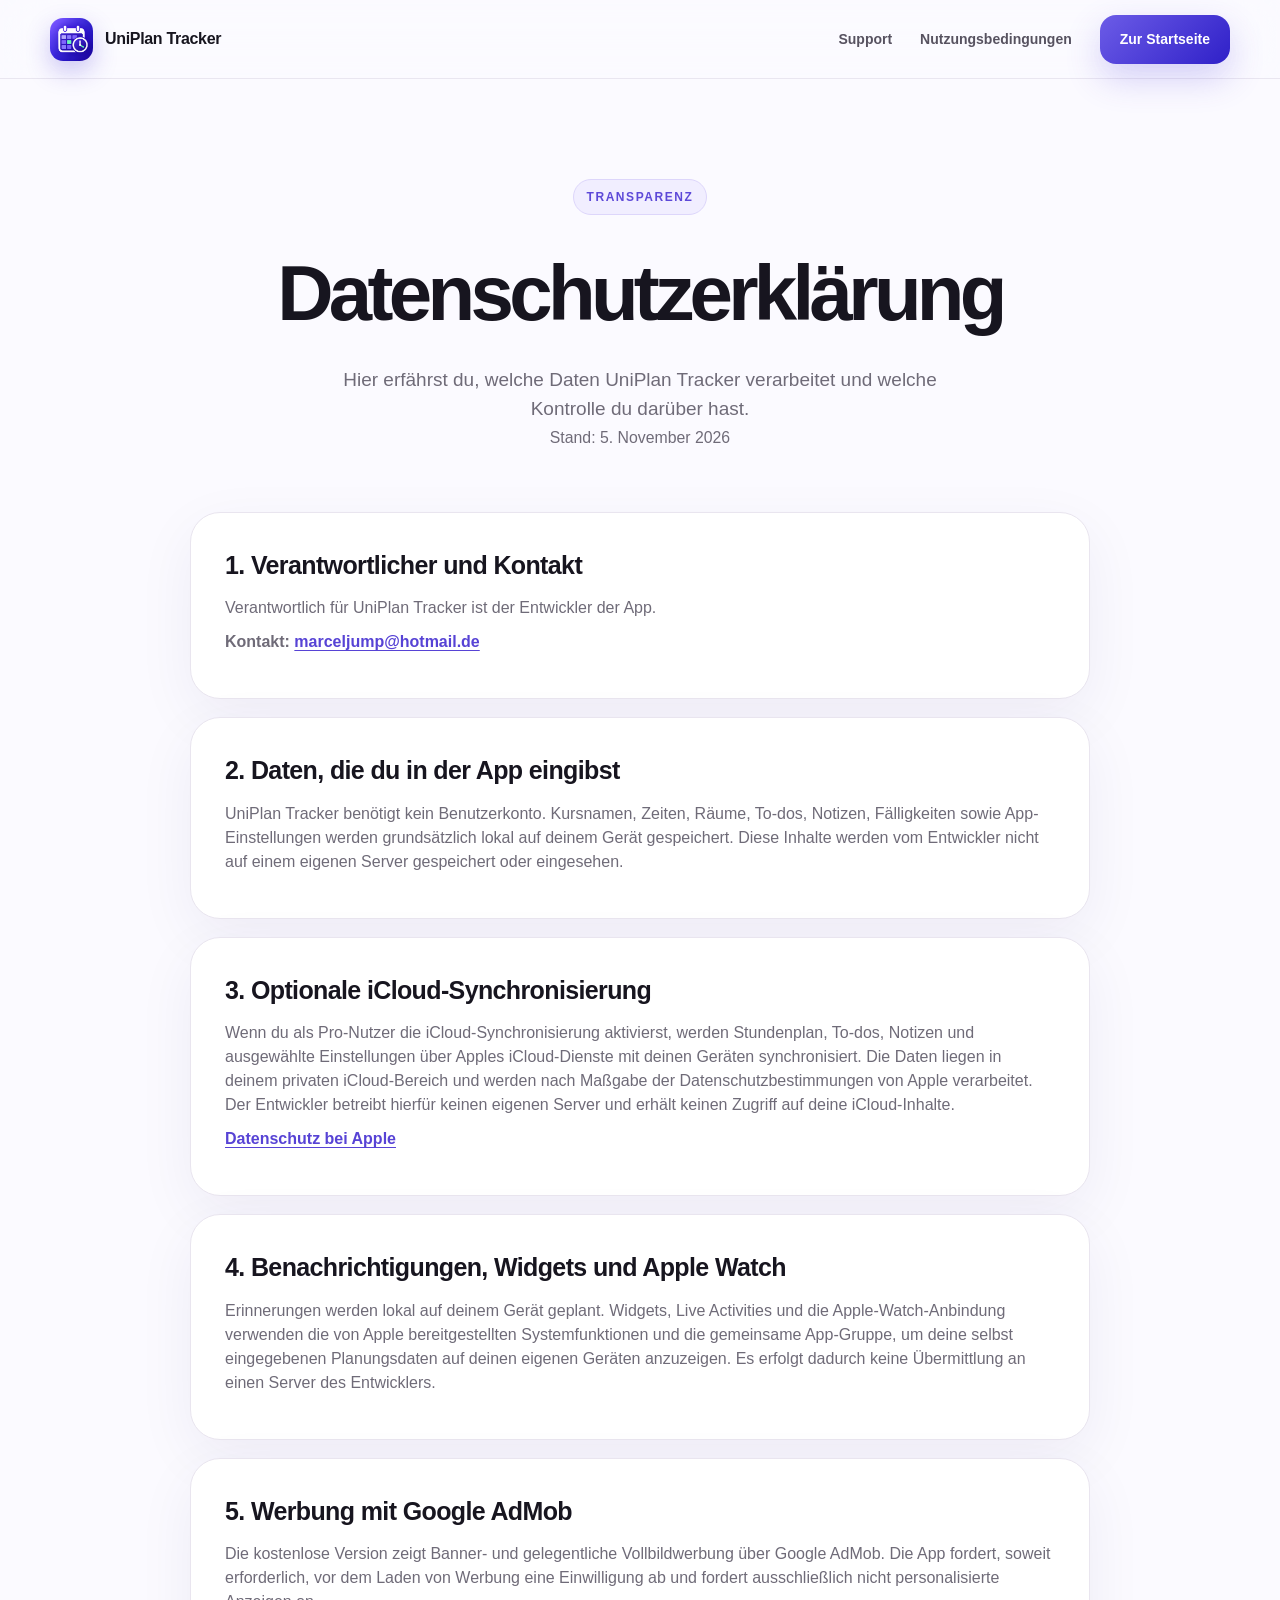
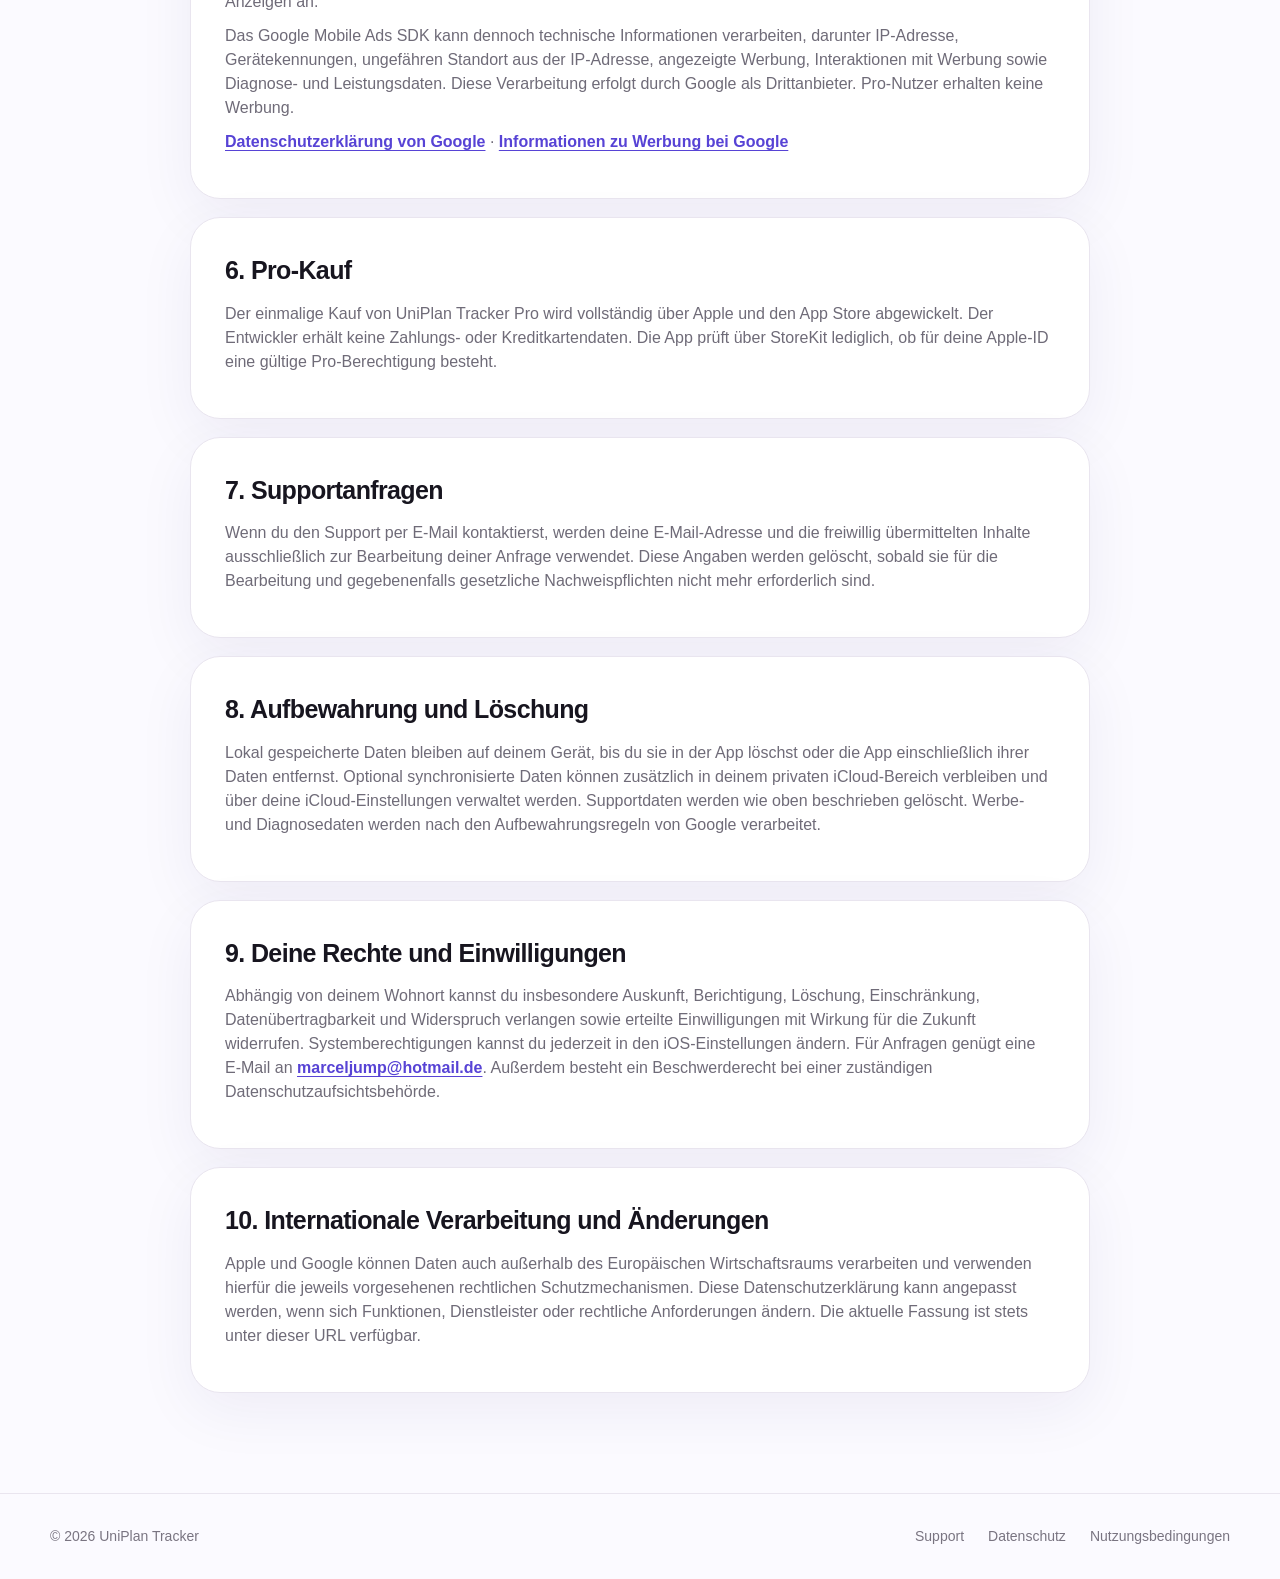
==== privacy/index.html @ 50d7b9d3 "Add privacy policy and terms" ====
<!doctype html><html lang="de"><head><meta charset="utf-8"><meta name="viewport" content="width=device-width,initial-scale=1"><meta name="description" content="Datenschutzerklärung für UniPlan Tracker."><title>Datenschutz – UniPlan Tracker</title><link rel="icon" href="../assets/app-icon.png"><link rel="stylesheet" href="../styles.css"></head><body>
<header class="nav"><div class="shell nav-inner"><a class="logo" href="../"><img src="../assets/app-icon.png" alt="UniPlan Tracker Icon"><span>UniPlan Tracker</span></a><nav class="nav-links" aria-label="Hauptnavigation"><a href="../support/">Support</a><a href="../terms/">Nutzungsbedingungen</a><a class="button" href="../">Zur Startseite</a></nav></div></header>
<main><section class="support-hero"><div class="shell"><span class="eyebrow">Transparenz</span><h1>Datenschutzerklärung</h1><p>Hier erfährst du, welche Daten UniPlan Tracker verarbeitet und welche Kontrolle du darüber hast.</p><p><small>Stand: 5. November 2026</small></p></div></section><section><div class="shell legal-page">
<article class="faq legal-card"><h2>1. Verantwortlicher und Kontakt</h2><p>Verantwortlich für UniPlan Tracker ist der Entwickler der App.</p><p><strong>Kontakt:</strong> <a class="text-link" href="mailto:marceljump@hotmail.de">marceljump@hotmail.de</a></p></article>
<article class="faq legal-card"><h2>2. Daten, die du in der App eingibst</h2><p>UniPlan Tracker benötigt kein Benutzerkonto. Kursnamen, Zeiten, Räume, To-dos, Notizen, Fälligkeiten sowie App-Einstellungen werden grundsätzlich lokal auf deinem Gerät gespeichert. Diese Inhalte werden vom Entwickler nicht auf einem eigenen Server gespeichert oder eingesehen.</p></article>
<article class="faq legal-card"><h2>3. Optionale iCloud-Synchronisierung</h2><p>Wenn du als Pro-Nutzer die iCloud-Synchronisierung aktivierst, werden Stundenplan, To-dos, Notizen und ausgewählte Einstellungen über Apples iCloud-Dienste mit deinen Geräten synchronisiert. Die Daten liegen in deinem privaten iCloud-Bereich und werden nach Maßgabe der Datenschutzbestimmungen von Apple verarbeitet. Der Entwickler betreibt hierfür keinen eigenen Server und erhält keinen Zugriff auf deine iCloud-Inhalte.</p><p><a class="text-link" href="https://www.apple.com/legal/privacy/de-ww/" rel="noopener noreferrer">Datenschutz bei Apple</a></p></article>
<article class="faq legal-card"><h2>4. Benachrichtigungen, Widgets und Apple Watch</h2><p>Erinnerungen werden lokal auf deinem Gerät geplant. Widgets, Live Activities und die Apple-Watch-Anbindung verwenden die von Apple bereitgestellten Systemfunktionen und die gemeinsame App-Gruppe, um deine selbst eingegebenen Planungsdaten auf deinen eigenen Geräten anzuzeigen. Es erfolgt dadurch keine Übermittlung an einen Server des Entwicklers.</p></article>
<article class="faq legal-card"><h2>5. Werbung mit Google AdMob</h2><p>Die kostenlose Version zeigt Banner- und gelegentliche Vollbildwerbung über Google AdMob. Die App fordert, soweit erforderlich, vor dem Laden von Werbung eine Einwilligung ab und fordert ausschließlich nicht personalisierte Anzeigen an.</p><p>Das Google Mobile Ads SDK kann dennoch technische Informationen verarbeiten, darunter IP-Adresse, Gerätekennungen, ungefähren Standort aus der IP-Adresse, angezeigte Werbung, Interaktionen mit Werbung sowie Diagnose- und Leistungsdaten. Diese Verarbeitung erfolgt durch Google als Drittanbieter. Pro-Nutzer erhalten keine Werbung.</p><p><a class="text-link" href="https://policies.google.com/privacy?hl=de" rel="noopener noreferrer">Datenschutzerklärung von Google</a> · <a class="text-link" href="https://policies.google.com/technologies/ads?hl=de" rel="noopener noreferrer">Informationen zu Werbung bei Google</a></p></article>
<article class="faq legal-card"><h2>6. Pro-Kauf</h2><p>Der einmalige Kauf von UniPlan Tracker Pro wird vollständig über Apple und den App Store abgewickelt. Der Entwickler erhält keine Zahlungs- oder Kreditkartendaten. Die App prüft über StoreKit lediglich, ob für deine Apple-ID eine gültige Pro-Berechtigung besteht.</p></article>
<article class="faq legal-card"><h2>7. Supportanfragen</h2><p>Wenn du den Support per E-Mail kontaktierst, werden deine E-Mail-Adresse und die freiwillig übermittelten Inhalte ausschließlich zur Bearbeitung deiner Anfrage verwendet. Diese Angaben werden gelöscht, sobald sie für die Bearbeitung und gegebenenfalls gesetzliche Nachweispflichten nicht mehr erforderlich sind.</p></article>
<article class="faq legal-card"><h2>8. Aufbewahrung und Löschung</h2><p>Lokal gespeicherte Daten bleiben auf deinem Gerät, bis du sie in der App löschst oder die App einschließlich ihrer Daten entfernst. Optional synchronisierte Daten können zusätzlich in deinem privaten iCloud-Bereich verbleiben und über deine iCloud-Einstellungen verwaltet werden. Supportdaten werden wie oben beschrieben gelöscht. Werbe- und Diagnosedaten werden nach den Aufbewahrungsregeln von Google verarbeitet.</p></article>
<article class="faq legal-card"><h2>9. Deine Rechte und Einwilligungen</h2><p>Abhängig von deinem Wohnort kannst du insbesondere Auskunft, Berichtigung, Löschung, Einschränkung, Datenübertragbarkeit und Widerspruch verlangen sowie erteilte Einwilligungen mit Wirkung für die Zukunft widerrufen. Systemberechtigungen kannst du jederzeit in den iOS-Einstellungen ändern. Für Anfragen genügt eine E-Mail an <a class="text-link" href="mailto:marceljump@hotmail.de">marceljump@hotmail.de</a>. Außerdem besteht ein Beschwerderecht bei einer zuständigen Datenschutzaufsichtsbehörde.</p></article>
<article class="faq legal-card"><h2>10. Internationale Verarbeitung und Änderungen</h2><p>Apple und Google können Daten auch außerhalb des Europäischen Wirtschaftsraums verarbeiten und verwenden hierfür die jeweils vorgesehenen rechtlichen Schutzmechanismen. Diese Datenschutzerklärung kann angepasst werden, wenn sich Funktionen, Dienstleister oder rechtliche Anforderungen ändern. Die aktuelle Fassung ist stets unter dieser URL verfügbar.</p></article>
</div></section></main>
<footer class="footer"><div class="shell footer-inner"><div>© 2026 UniPlan Tracker</div><div class="footer-links"><a href="../support/">Support</a><a href="../privacy/">Datenschutz</a><a href="../terms/">Nutzungsbedingungen</a></div></div></footer></body></html>
---- styles.css ----
:root{--ink:#17151f;--muted:#6f6b78;--line:#e9e5ef;--surface:#f7f6fa;--violet:#6c5ce7;--indigo:#2f20c8;--mint:#5ef0b2;--white:#fff;--shadow:0 28px 90px rgba(38,24,120,.14)}
*{box-sizing:border-box}html{scroll-behavior:smooth}body{margin:0;font-family:-apple-system,BlinkMacSystemFont,"SF Pro Display","Segoe UI",sans-serif;color:var(--ink);background:#fbfaff;line-height:1.5}a{color:inherit;text-decoration:none}img{display:block;max-width:100%}.shell{width:min(1180px,calc(100% - 40px));margin:auto}.nav{position:sticky;top:0;z-index:20;background:rgba(251,250,255,.82);backdrop-filter:blur(24px);border-bottom:1px solid rgba(226,221,234,.7)}.nav-inner{height:78px;display:flex;align-items:center;justify-content:space-between}.logo{display:flex;align-items:center;gap:12px;font-weight:900;letter-spacing:-.02em}.logo img{width:43px;height:43px;border-radius:13px;box-shadow:0 10px 24px rgba(61,35,211,.25)}.nav-links{display:flex;align-items:center;gap:28px;color:#575260;font-size:14px;font-weight:700}.button{display:inline-flex;align-items:center;justify-content:center;gap:10px;border-radius:16px;padding:14px 20px;background:linear-gradient(135deg,var(--violet),var(--indigo));color:#fff;font-weight:850;box-shadow:0 14px 35px rgba(85,62,221,.24);transition:.2s transform,.2s box-shadow}.button:hover{transform:translateY(-2px);box-shadow:0 18px 42px rgba(85,62,221,.3)}.button.secondary{background:#fff;color:#4b3dd5;border:1px solid #ded8f6;box-shadow:none}.hero{position:relative;overflow:hidden;padding:96px 0 70px}.hero:before{content:"";position:absolute;width:760px;height:760px;right:-240px;top:-240px;border-radius:50%;background:radial-gradient(circle at 35% 35%,#9e8dff,#5134df 55%,#2a18bd);filter:blur(4px);opacity:.95}.hero:after{content:"";position:absolute;width:430px;height:430px;left:-240px;bottom:-120px;border-radius:50%;background:#9d8cff;filter:blur(80px);opacity:.24}.hero-grid{position:relative;z-index:1;display:grid;grid-template-columns:1.05fr .95fr;align-items:center;gap:70px}.eyebrow{display:inline-flex;border:1px solid #ddd6fb;background:#f1eeff;color:#5d49d8;border-radius:999px;padding:8px 13px;font-size:12px;font-weight:900;letter-spacing:.13em;text-transform:uppercase}.hero h1{font-size:clamp(52px,6.5vw,86px);line-height:.98;letter-spacing:-.065em;margin:24px 0}.hero p{font-size:21px;color:var(--muted);max-width:640px}.actions{display:flex;gap:12px;flex-wrap:wrap;margin-top:34px}.trust{display:flex;gap:24px;flex-wrap:wrap;margin-top:30px;color:#77727f;font-size:13px;font-weight:750}.trust span:before{content:"✓";color:#27a977;margin-right:7px}.hero-visual{position:relative;height:680px}.hero-card{position:absolute;right:10px;top:0;width:360px;border-radius:42px;padding:13px;background:#121118;box-shadow:0 50px 120px rgba(20,10,95,.35);transform:rotate(4deg)}.hero-card img{border-radius:31px}.float-card{position:absolute;left:0;top:180px;width:260px;background:#fff;border:1px solid #ebe7f2;border-radius:28px;padding:22px;box-shadow:var(--shadow);transform:rotate(-4deg)}.float-card strong{display:block;font-size:19px}.float-card p{font-size:14px;margin:5px 0 16px}.progress{height:8px;border-radius:8px;background:#e8e4f0;overflow:hidden}.progress i{display:block;width:63%;height:100%;background:var(--mint)}.section{padding:100px 0}.section.alt{background:var(--surface)}.section-head{max-width:760px;margin-bottom:44px}.section h2{font-size:clamp(38px,5vw,62px);line-height:1.03;letter-spacing:-.05em;margin:16px 0}.section-head p,.showcase-copy p{font-size:18px;color:var(--muted)}.features{display:grid;grid-template-columns:repeat(3,1fr);gap:18px}.feature{background:#fff;border:1px solid var(--line);border-radius:28px;padding:28px;box-shadow:0 18px 55px rgba(37,23,105,.06)}.feature-icon{width:52px;height:52px;border-radius:17px;background:#efecff;color:#6653e2;display:grid;place-items:center;font-size:24px;margin-bottom:20px}.feature h3{font-size:20px;margin:0 0 8px}.feature p{color:var(--muted);margin:0}.showcase{display:grid;grid-template-columns:.92fr 1.08fr;align-items:center;gap:80px}.showcase.reverse{grid-template-columns:1.08fr .92fr}.showcase.reverse .showcase-media{order:2}.showcase-media{position:relative;display:flex;justify-content:center}.phone-shot{width:min(420px,82%);border-radius:44px;box-shadow:var(--shadow)}.wide-shot{width:min(560px,100%);border-radius:38px;box-shadow:var(--shadow)}.checklist{display:grid;gap:14px;margin:28px 0 0}.check{display:flex;align-items:center;gap:13px;font-weight:780}.check i{width:27px;height:27px;border-radius:9px;background:#e9fff5;color:#149865;display:grid;place-items:center;font-style:normal}.pro{position:relative;overflow:hidden;border-radius:42px;background:linear-gradient(135deg,#5f4be2,#2c1bbc);color:#fff;padding:64px;margin-top:20px}.pro:after{content:"";position:absolute;width:360px;height:360px;right:-80px;bottom:-170px;border-radius:50%;background:#74f0bd;filter:blur(50px);opacity:.28}.pro h2{max-width:680px;margin-top:0}.pro p{max-width:680px;color:#e8e4ff;font-size:18px}.pro-grid{position:relative;z-index:1;display:grid;grid-template-columns:repeat(5,1fr);gap:12px;margin-top:35px}.pro-item{border:1px solid #ffffff2f;background:#ffffff14;border-radius:20px;padding:18px;font-weight:800}.cta{text-align:center;padding:110px 0}.cta h2{font-size:clamp(42px,6vw,68px);letter-spacing:-.055em;margin:0 0 16px}.cta p{font-size:18px;color:var(--muted);margin-bottom:28px}.footer{border-top:1px solid var(--line);padding:32px 0;color:#797481;font-size:14px}.footer-inner{display:flex;align-items:center;justify-content:space-between}.footer-links{display:flex;gap:24px}.support-hero{padding:100px 0 60px;text-align:center}.support-hero h1{font-size:clamp(48px,7vw,78px);letter-spacing:-.06em;margin:20px 0 14px}.support-hero p{font-size:19px;color:var(--muted);max-width:660px;margin:auto}.support-grid{display:grid;grid-template-columns:1.1fr .9fr;gap:28px;padding-bottom:100px}.faq,.contact-card{background:#fff;border:1px solid var(--line);border-radius:30px;padding:34px;box-shadow:0 18px 60px rgba(35,20,110,.06)}details{padding:19px 0;border-bottom:1px solid var(--line)}details:last-child{border-bottom:0}summary{cursor:pointer;font-weight:850;list-style:none}summary::-webkit-details-marker{display:none}details p{color:var(--muted);margin:12px 0 0}.contact-card{align-self:start;background:linear-gradient(145deg,#6c5ce7,#2f20c8);color:#fff}.contact-card p{color:#e5e1ff}.contact-card .button{background:#fff;color:#4c3cd2;box-shadow:none;margin-top:15px}
@media(max-width:850px){.nav-links a:not(.button){display:none}.hero{padding-top:62px}.hero-grid,.showcase,.showcase.reverse,.support-grid{grid-template-columns:1fr}.hero-visual{height:610px;margin-top:25px}.hero-card{right:5%;width:330px}.float-card{left:2%;top:210px}.features{grid-template-columns:1fr}.showcase.reverse .showcase-media{order:0}.pro{padding:38px 24px}.pro-grid{grid-template-columns:1fr 1fr}.footer-inner{align-items:flex-start;gap:18px;flex-direction:column}.section{padding:74px 0}}
@media(max-width:520px){.shell{width:min(100% - 28px,1180px)}.hero h1{font-size:52px}.hero p{font-size:18px}.hero-visual{height:540px}.hero-card{width:275px}.float-card{width:210px;padding:18px}.section h2{font-size:40px}.pro-grid{grid-template-columns:1fr}.pro{border-radius:28px}.nav-inner{height:68px}.nav-links{gap:10px}.button{padding:12px 15px}}
.hero-grid>*{min-width:0}.hero p{overflow-wrap:anywhere}
@media(max-width:520px){.hero:before{right:-560px;top:360px;opacity:.72}.nav-links .button{display:none}.actions{display:grid;grid-template-columns:1fr}.actions .button{width:100%}.trust{display:grid;grid-template-columns:1fr 1fr;gap:10px 14px}.hero-visual{margin-top:52px}}
.legal-page{display:grid;gap:18px;padding-bottom:100px;max-width:900px}.legal-card h2{font-size:25px;letter-spacing:-.025em;margin:0 0 12px}.legal-card p{color:var(--muted);margin:10px 0}.text-link{color:#5743d5;text-decoration:underline;text-underline-offset:3px;font-weight:700}.support-hero h1{overflow-wrap:anywhere;hyphens:auto}@media(max-width:520px){.support-hero h1{font-size:38px}.legal-card{padding:24px}.legal-card h2{font-size:22px}.legal-page{padding-bottom:70px}}
@media(prefers-reduced-motion:reduce){html{scroll-behavior:auto}.button{transition:none}}
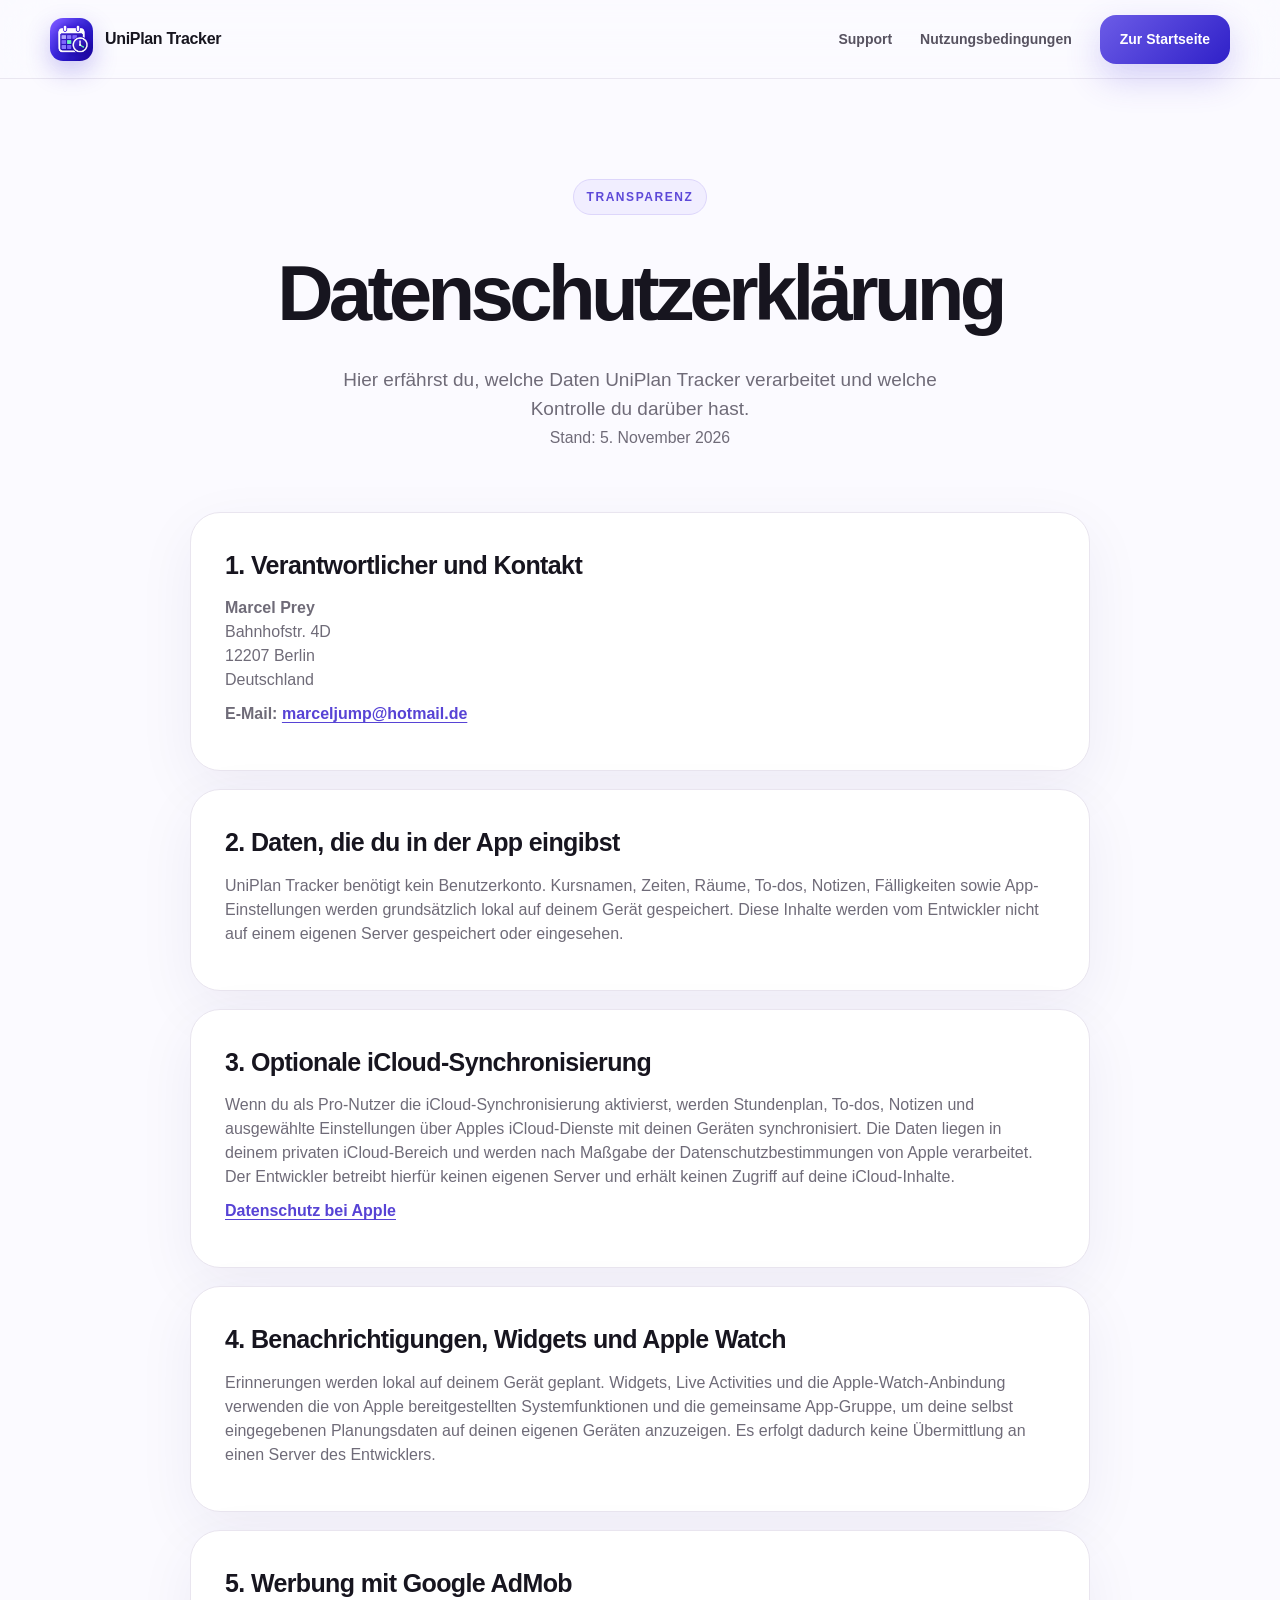
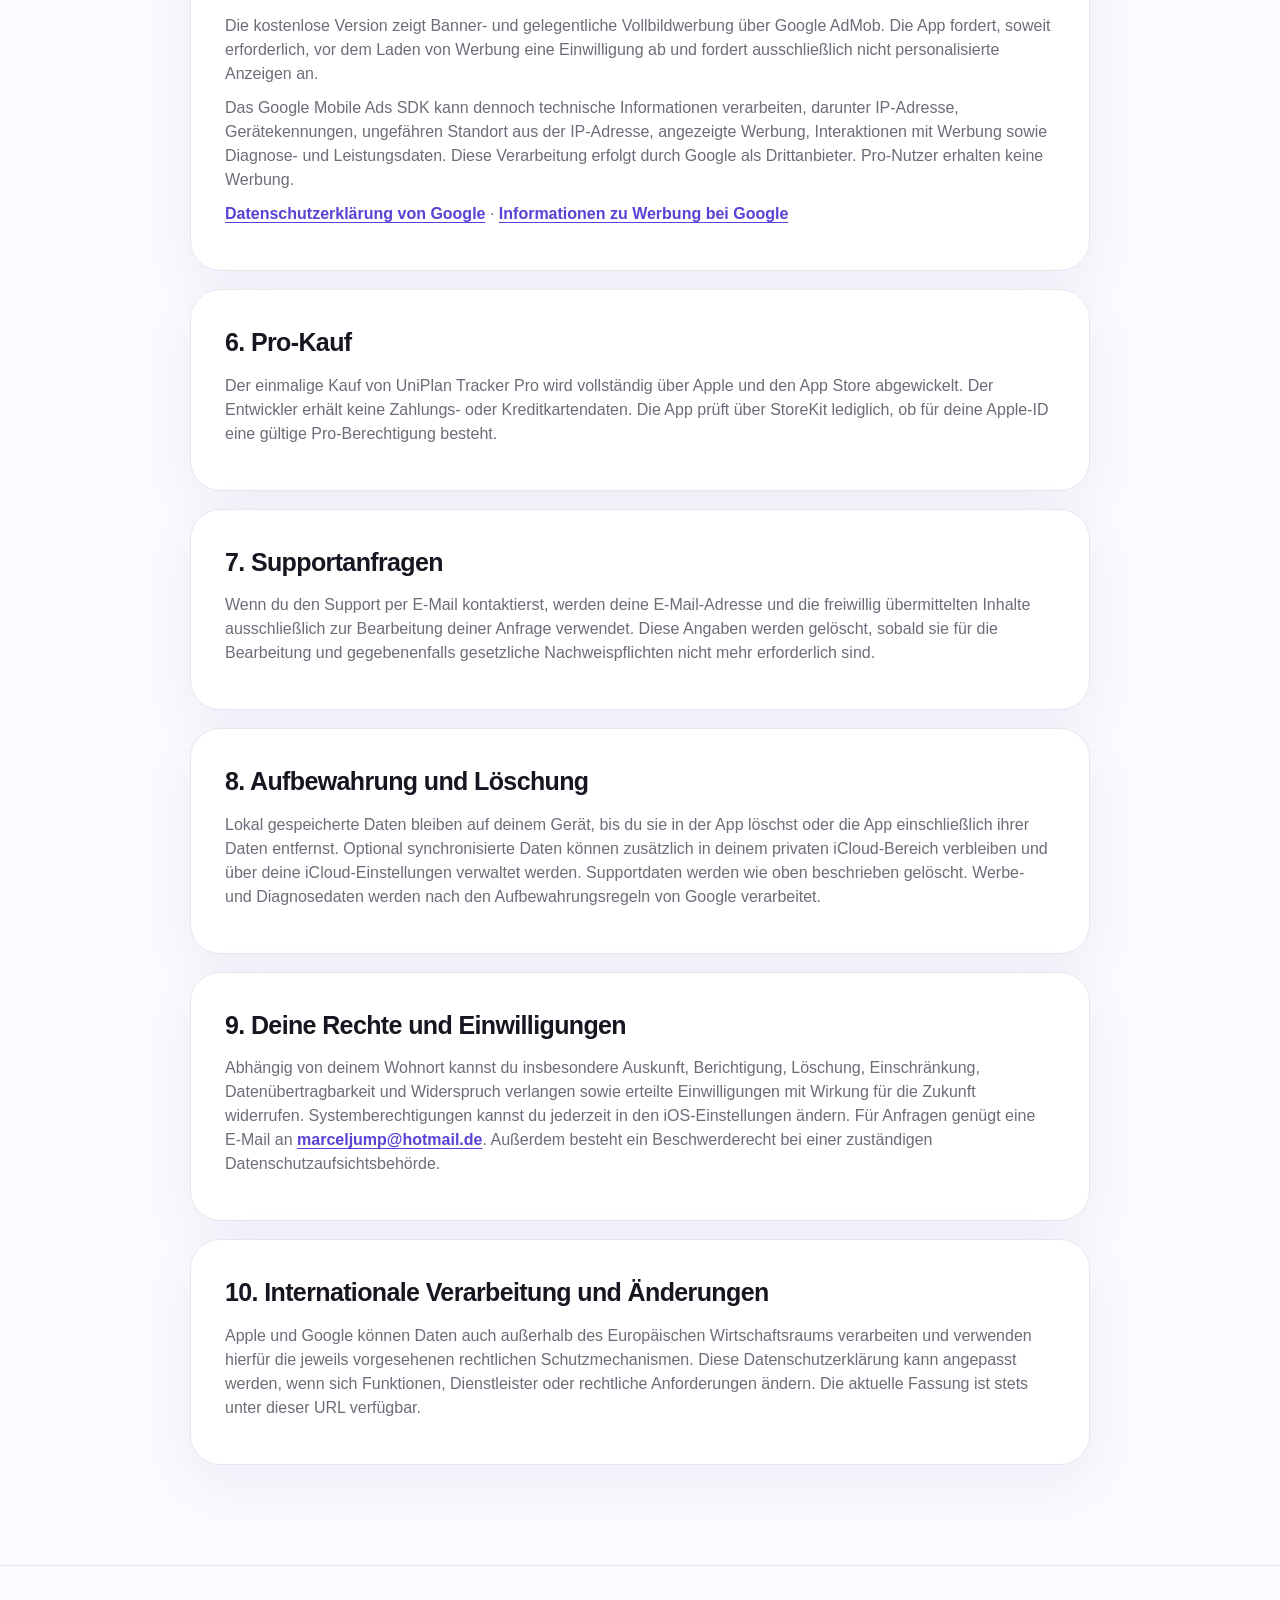
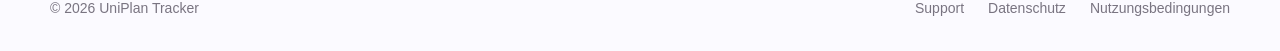
==== commit 8fda6d64: "Add privacy controller details" ====
--- a/privacy/index.html
+++ b/privacy/index.html
@@ -1,7 +1,7 @@
 <!doctype html><html lang="de"><head><meta charset="utf-8"><meta name="viewport" content="width=device-width,initial-scale=1"><meta name="description" content="Datenschutzerklärung für UniPlan Tracker."><title>Datenschutz – UniPlan Tracker</title><link rel="icon" href="../assets/app-icon.png"><link rel="stylesheet" href="../styles.css"></head><body>
 <header class="nav"><div class="shell nav-inner"><a class="logo" href="../"><img src="../assets/app-icon.png" alt="UniPlan Tracker Icon"><span>UniPlan Tracker</span></a><nav class="nav-links" aria-label="Hauptnavigation"><a href="../support/">Support</a><a href="../terms/">Nutzungsbedingungen</a><a class="button" href="../">Zur Startseite</a></nav></div></header>
 <main><section class="support-hero"><div class="shell"><span class="eyebrow">Transparenz</span><h1>Datenschutzerklärung</h1><p>Hier erfährst du, welche Daten UniPlan Tracker verarbeitet und welche Kontrolle du darüber hast.</p><p><small>Stand: 5. November 2026</small></p></div></section><section><div class="shell legal-page">
-<article class="faq legal-card"><h2>1. Verantwortlicher und Kontakt</h2><p>Verantwortlich für UniPlan Tracker ist der Entwickler der App.</p><p><strong>Kontakt:</strong> <a class="text-link" href="mailto:marceljump@hotmail.de">marceljump@hotmail.de</a></p></article>
+<article class="faq legal-card"><h2>1. Verantwortlicher und Kontakt</h2><p><strong>Marcel Prey</strong><br>Bahnhofstr. 4D<br>12207 Berlin<br>Deutschland</p><p><strong>E-Mail:</strong> <a class="text-link" href="mailto:marceljump@hotmail.de">marceljump@hotmail.de</a></p></article>
 <article class="faq legal-card"><h2>2. Daten, die du in der App eingibst</h2><p>UniPlan Tracker benötigt kein Benutzerkonto. Kursnamen, Zeiten, Räume, To-dos, Notizen, Fälligkeiten sowie App-Einstellungen werden grundsätzlich lokal auf deinem Gerät gespeichert. Diese Inhalte werden vom Entwickler nicht auf einem eigenen Server gespeichert oder eingesehen.</p></article>
 <article class="faq legal-card"><h2>3. Optionale iCloud-Synchronisierung</h2><p>Wenn du als Pro-Nutzer die iCloud-Synchronisierung aktivierst, werden Stundenplan, To-dos, Notizen und ausgewählte Einstellungen über Apples iCloud-Dienste mit deinen Geräten synchronisiert. Die Daten liegen in deinem privaten iCloud-Bereich und werden nach Maßgabe der Datenschutzbestimmungen von Apple verarbeitet. Der Entwickler betreibt hierfür keinen eigenen Server und erhält keinen Zugriff auf deine iCloud-Inhalte.</p><p><a class="text-link" href="https://www.apple.com/legal/privacy/de-ww/" rel="noopener noreferrer">Datenschutz bei Apple</a></p></article>
 <article class="faq legal-card"><h2>4. Benachrichtigungen, Widgets und Apple Watch</h2><p>Erinnerungen werden lokal auf deinem Gerät geplant. Widgets, Live Activities und die Apple-Watch-Anbindung verwenden die von Apple bereitgestellten Systemfunktionen und die gemeinsame App-Gruppe, um deine selbst eingegebenen Planungsdaten auf deinen eigenen Geräten anzuzeigen. Es erfolgt dadurch keine Übermittlung an einen Server des Entwicklers.</p></article>
